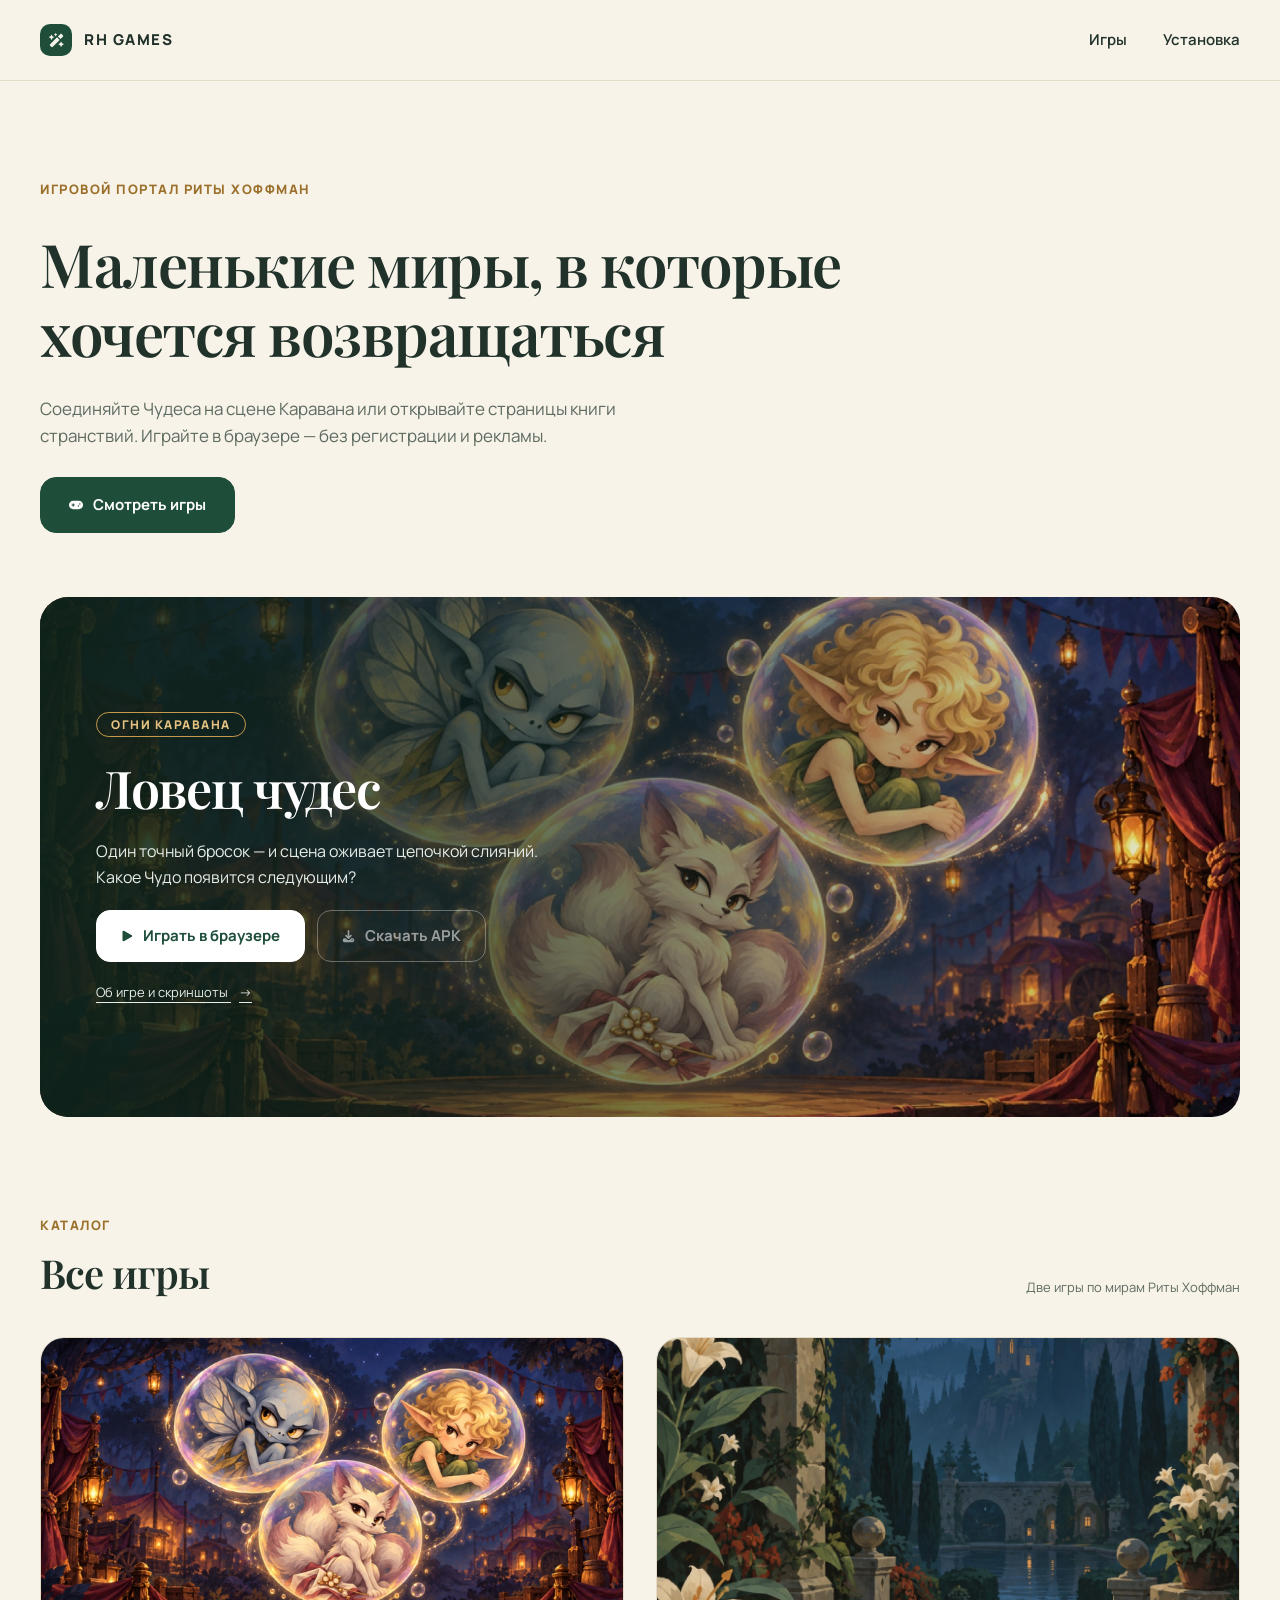
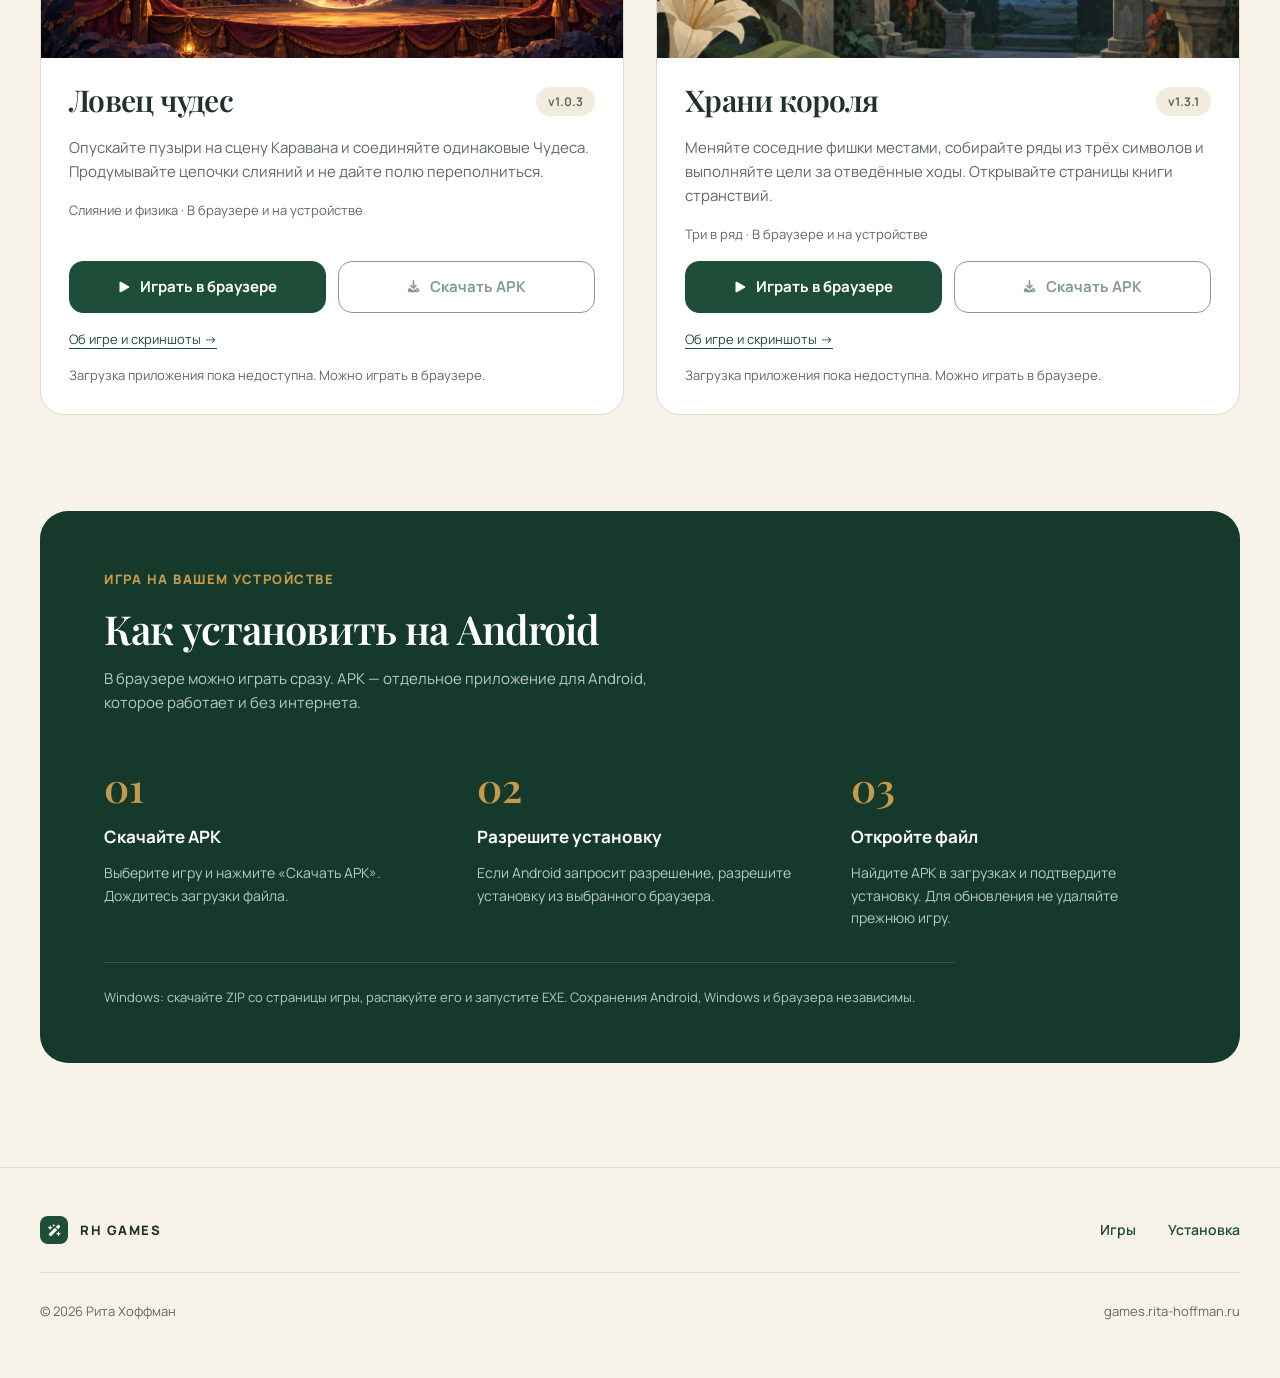
==== index.html @ ad9360f6 "Publish RH Games from 29d006db4afcd7cf86243db75a5ee8a8b026dd5f" ====
<!doctype html>
<html lang="ru" data-root="./">
<head>
<meta charset="utf-8"><meta name="viewport" content="width=device-width,initial-scale=1,viewport-fit=cover">
<meta name="theme-color" content="#1e4d3a"><meta name="description" content="Ловец чудес и Храни короля — игры по мирам Риты Хоффман. Играйте в браузере или скачивайте игру для своего устройства.">
<title>RH Games — миры Риты Хоффман</title>
<link rel="icon" href="assets/favicon.png"><link rel="apple-touch-icon" href="assets/favicon.png"><link rel="manifest" href="manifest.webmanifest"><link rel="stylesheet" href="assets/site.css?v=2d3f967ecbe2e12a">
</head>
<body>
<a class="skip" href="#main">К содержимому</a>
<header class="site-header"><nav class="container nav" aria-label="Основная навигация"><a class="brand" href="./" aria-label="RH Games — главная"><span class="brand-mark"><img src="assets/icons/brand.svg" alt=""></span>RH GAMES</a><div class="nav-links"><a href="#games">Игры</a><a href="#install">Установка</a></div></nav></header>
<main id="main">
<section class="hero container"><p class="eyebrow">ИГРОВОЙ ПОРТАЛ РИТЫ ХОФФМАН</p><h1>Маленькие миры,<br class="desktop-break"> в которые хочется возвращаться</h1><p class="hero-description">Соединяйте Чудеса на сцене Каравана или открывайте страницы книги странствий. Играйте в браузере — без регистрации и рекламы.</p><a class="button" href="#games"><img src="assets/icons/browse.svg" alt="">Смотреть игры</a></section>
<section class="featured container" aria-labelledby="featured-title">
<img class="featured-art" src="assets/games/lovec-cover.jpg" alt="Пикси, эллиллон и кицунэ в сияющих пузырях на сцене Каравана" fetchpriority="high" width="1024" height="576">
<div class="featured-content"><span class="featured-tag">ОГНИ КАРАВАНА</span><h2 id="featured-title">Ловец чудес</h2><p>Один точный бросок — и сцена оживает цепочкой слияний. Какое Чудо появится следующим?</p><div class="button-row"><a class="button button-white" href="lovec-suiko/?v=b23906afef1f32fadd5965798dff9485710ebccd&amp;ui=2d3f967ecbe2e12a" data-play="lovec-suiko"><img src="assets/icons/play-dark.svg" alt="">Играть в браузере</a><a class="button button-glass" data-download="lovec-suiko:android" aria-disabled="true" tabindex="-1"><img src="assets/icons/download-light.svg" alt=""><span>Скачать APK</span></a></div><a class="featured-more" href="lovec-suiko/about.html">Об игре и скриншоты <span aria-hidden="true">→</span></a></div>
</section>
<section id="games" class="catalog container" aria-labelledby="games-title"><div class="section-heading"><div><p class="eyebrow">КАТАЛОГ</p><h2 id="games-title">Все игры</h2></div><p class="meta">Две игры по мирам Риты Хоффман</p></div><div class="games-grid"><article class="card"><a class="art-link" href="lovec-suiko/about.html" aria-label="Об игре «Ловец чудес»"><img src="assets/games/lovec-cover.jpg" alt="Иллюстрация из игры «Ловец чудес»" width="584" height="320" loading="lazy"></a><div class="card-body"><div class="card-title"><h3><a href="lovec-suiko/about.html">Ловец чудес</a></h3><span class="chip" data-version="lovec-suiko">v1.0.3</span></div><p class="card-description">Опускайте пузыри на сцену Каравана и соединяйте одинаковые Чудеса. Продумывайте цепочки слияний и не дайте полю переполниться.</p><p class="meta">Слияние и физика · В браузере и на устройстве</p><div class="button-row"><a class="button" href="lovec-suiko/?v=b23906afef1f32fadd5965798dff9485710ebccd&amp;ui=2d3f967ecbe2e12a" data-play="lovec-suiko"><img src="assets/icons/play.svg" alt="">Играть в браузере</a><a class="button button-outline" data-download="lovec-suiko:android" aria-disabled="true" tabindex="-1"><img src="assets/icons/download.svg" alt=""><span>Скачать APK</span></a></div><a class="details-link" href="lovec-suiko/about.html">Об игре и скриншоты →</a><p class="meta" data-download-status="lovec-suiko" role="status">Проверяем доступность загрузок…</p></div></article><article class="card"><a class="art-link" href="hk-in-a-row/about.html" aria-label="Об игре «Храни короля»"><img src="assets/games/king-cover.jpg" alt="Иллюстрация из игры «Храни короля»" width="584" height="320" loading="lazy"></a><div class="card-body"><div class="card-title"><h3><a href="hk-in-a-row/about.html">Храни короля</a></h3><span class="chip" data-version="hk-in-a-row">v1.3.1</span></div><p class="card-description">Меняйте соседние фишки местами, собирайте ряды из трёх символов и выполняйте цели за отведённые ходы. Открывайте страницы книги странствий.</p><p class="meta">Три в ряд · В браузере и на устройстве</p><div class="button-row"><a class="button" href="hk-in-a-row/?v=0e272b2fa80519619a9fbb3d27a232afe19806a1&amp;ui=2d3f967ecbe2e12a" data-play="hk-in-a-row"><img src="assets/icons/play.svg" alt="">Играть в браузере</a><a class="button button-outline" data-download="hk-in-a-row:android" aria-disabled="true" tabindex="-1"><img src="assets/icons/download.svg" alt=""><span>Скачать APK</span></a></div><a class="details-link" href="hk-in-a-row/about.html">Об игре и скриншоты →</a><p class="meta" data-download-status="hk-in-a-row" role="status">Проверяем доступность загрузок…</p></div></article></div></section>
<section id="install" class="container install-wrap" aria-labelledby="install-title"><div class="install-panel"><p class="eyebrow">ИГРА НА ВАШЕМ УСТРОЙСТВЕ</p><h2 id="install-title">Как установить на Android</h2><p class="install-intro">В браузере можно играть сразу. APK — отдельное приложение для Android, которое работает и без интернета.</p>
<ol class="install-steps"><li><span class="step-number" aria-hidden="true">01</span><h3>Скачайте APK</h3><p>Выберите игру и нажмите «Скачать APK». Дождитесь загрузки файла.</p></li><li><span class="step-number" aria-hidden="true">02</span><h3>Разрешите установку</h3><p>Если Android запросит разрешение, разрешите установку из выбранного браузера.</p></li><li><span class="step-number" aria-hidden="true">03</span><h3>Откройте файл</h3><p>Найдите APK в загрузках и подтвердите установку. Для обновления не удаляйте прежнюю игру.</p></li></ol>
<p class="install-note">Windows: скачайте ZIP со страницы игры, распакуйте его и запустите EXE. Сохранения Android, Windows и браузера независимы.</p></div></section>
</main><footer class="site-footer"><div class="container footer-inner"><div class="footer-top"><a class="brand" href="./" aria-label="RH Games — главная"><span class="brand-mark"><img src="./assets/icons/brand-small.svg" alt=""></span>RH GAMES</a><nav class="footer-links" aria-label="Внизу страницы"><a href="./#games">Игры</a><a href="./#install">Установка</a></nav></div><div class="footer-bottom"><p>© 2026 Рита Хоффман</p><a href="https://games.rita-hoffman.ru">games.rita-hoffman.ru</a></div></div></footer>
<script src="assets/catalog.js?v=2d3f967ecbe2e12a" defer></script>
</body></html>
---- assets/site.css ----
@font-face{font-family:Manrope;src:url(fonts/Manrope.ttf) format("truetype");font-weight:200 800;font-display:swap}
@font-face{font-family:"Playfair Display";src:url(fonts/PlayfairDisplay.ttf) format("truetype");font-weight:400 900;font-display:swap}
:root{--page:#f7f3e9;--card:#fff;--ink:#21322b;--muted:#5e6b61;--green:#1e4d3a;--deep:#153a2b;--border:#e4dcc9;--gold:#c69a4b}
*{box-sizing:border-box}
html{scroll-behavior:smooth;scroll-padding-top:24px}
body{margin:0;background:var(--page);color:var(--ink);font:15px/1.6 Manrope,system-ui,sans-serif;padding:env(safe-area-inset-top) env(safe-area-inset-right) env(safe-area-inset-bottom) env(safe-area-inset-left)}
a{color:inherit;text-decoration:none}
button{font:inherit}
a,button{-webkit-tap-highlight-color:transparent}
a:focus-visible,button:focus-visible{outline:3px solid #9a722e;outline-offset:5px}
img{max-width:100%;display:block}
[hidden]{display:none!important}
.container{width:min(1200px,calc(100% - 80px));margin-inline:auto}
.site-header{border-bottom:1px solid var(--border)}
.nav{height:80px;display:flex;align-items:center;justify-content:space-between;gap:24px}
.brand{display:inline-flex;align-items:center;gap:12px;font-size:15px;letter-spacing:1.5px;font-weight:800;white-space:nowrap}
.brand-mark{display:grid;place-items:center;background:var(--green);width:32px;height:32px;border-radius:10px}
.nav-links{display:flex;gap:36px;font-weight:600}
.nav a:not(.brand):hover,.footer-links a:hover{text-decoration:underline;text-underline-offset:5px}
.skip{position:fixed;top:12px;left:20px;transform:translateY(-200%);z-index:10;background:var(--green);color:white;padding:12px 20px;border-radius:8px}
.skip:focus{transform:none}
.hero{padding-block:96px 64px}
.eyebrow{font-size:13px;line-height:24px;letter-spacing:1.5px;font-weight:800;color:#9b702b;margin:0 0 28px}
h1,h2{font-family:"Playfair Display",Georgia,serif;font-weight:600;letter-spacing:-.025em;margin:0;line-height:1.2}
.hero h1{max-width:860px;font-size:60px;line-height:1.15}
.desktop-break{display:none}
.hero-description{font-size:17px;line-height:1.6;color:var(--muted);max-width:620px;margin:28px 0}
.button{min-height:52px;padding:13px 24px;display:inline-flex;justify-content:center;align-items:center;gap:10px;background:var(--green);border:1.5px solid var(--green);border-radius:14px;font-size:15px;font-weight:700;color:white;text-align:center;line-height:24px;cursor:pointer;transition:background .15s,box-shadow .15s}
.hero>.button{min-height:56px;border-radius:16px;padding-inline:28px}
.button img{flex-shrink:0}
.button:hover{background:#2b624b;border-color:#2b624b;box-shadow:0 4px 14px #153a2b1a}
.button-outline{color:var(--green);background:transparent}
.button-outline:hover{color:var(--green);background:#e9ecdf;border-color:var(--green)}
.button-white{background:white;border-color:white;color:var(--green)}
.button-white:hover{background:#f0eadc;border-color:#f0eadc}
.button-glass{background:transparent;border-color:#ffffff99;color:white}
.button-glass:hover{background:#ffffff18;border-color:white}
[aria-disabled=true]{cursor:default;opacity:.55;pointer-events:none}
.button-row{display:flex;gap:12px;flex-wrap:wrap}
.featured{position:relative;min-height:520px;border-radius:28px;overflow:hidden;color:white;isolation:isolate}
.featured-art{position:absolute;inset:0;width:100%;height:100%;object-fit:cover;z-index:-2}
.featured:after{content:"";position:absolute;inset:0;background:linear-gradient(90deg,#0e241bed 0%,#0e241b99 46%,#0e241b08 100%);z-index:-1}
.featured-content{padding:64px 56px;max-width:640px;min-height:520px;display:flex;flex-direction:column;justify-content:center;align-items:flex-start;gap:20px}
.featured-tag{padding:2px 14px;border:1px solid var(--gold);border-radius:999px;font-size:12px;letter-spacing:1.5px;font-weight:800;color:#e7c381}
.featured h2{font-size:52px}
.featured-content>p{max-width:460px;color:#e6ede8;font-size:16px;margin:0}
.featured-more{font-size:13px;color:#e6ede8;text-decoration:underline;text-underline-offset:5px}
.featured-more span{margin-left:8px}
.catalog{padding-block:96px}
.section-heading{display:flex;justify-content:space-between;align-items:flex-end;gap:20px;margin-bottom:40px}
.section-heading .eyebrow{margin:0 0 12px}
h2{font-size:40px}
.meta{font-size:13px;color:var(--muted)}
.section-heading>.meta{margin:0}
.games-grid{display:grid;grid-template-columns:repeat(2,minmax(0,1fr));gap:32px}
.card{background:white;border:1px solid var(--border);border-radius:24px;overflow:hidden;min-width:0;display:flex;flex-direction:column}
.art-link{display:block;overflow:hidden;background:var(--deep)}
.art-link img{width:100%;height:320px;object-fit:cover;transition:transform .3s}
.art-link:hover img{transform:scale(1.025)}
.card-body{padding:24px 28px 28px;display:flex;flex:1;flex-direction:column;gap:16px}
.card-title{display:flex;justify-content:space-between;align-items:center;gap:12px}
.card h3{font:600 30px/1.25 "Playfair Display",Georgia,serif;letter-spacing:-.025em;margin:0}
.card h3 a:hover{text-decoration:underline;text-decoration-thickness:1px;text-underline-offset:5px}
.chip{display:inline-flex;align-items:center;white-space:nowrap;border-radius:999px;background:#f1ecdd;color:var(--muted);font-size:12px;font-weight:700;padding:5px 12px}
.chip-outline{background:transparent;border:1px solid var(--border)}
.card-description{color:var(--muted);font-size:15px;line-height:1.6;margin:0}
.card-body>.meta{margin:0}
.card .button-row{margin-top:auto}
.card .button-row>.button{flex:1;padding-inline:14px;white-space:nowrap}
.card .details-link{font-size:13px;color:var(--green);text-decoration:underline;text-underline-offset:4px}
.install-wrap{padding-bottom:104px}
.install-panel{padding:56px 64px;border-radius:28px;background:var(--deep);color:white}
.install-panel .eyebrow{color:var(--gold);margin:0 0 14px}
.install-intro{color:#b9c9bf;max-width:580px;margin:14px 0 0}
.install-steps{list-style:none;margin:48px 0 0;padding:0;display:grid;grid-template-columns:repeat(3,minmax(0,1fr));gap:48px}
.step-number{font:600 40px/1.2 "Playfair Display",Georgia,serif;color:var(--gold)}
.install-steps h3{font-size:17px;margin:12px 0}
.install-steps p{font-size:14px;line-height:1.6;color:#b9c9bf;margin:0}
.install-note{font-size:13px;color:#b9c9bf;border-top:1px solid #b9c9bf35;margin:32px 0 0;padding-top:24px;max-width:850px}
.site-footer{border-top:1px solid var(--border)}
.footer-inner{padding-block:48px 56px}
.footer-top,.footer-bottom{display:flex;align-items:center;justify-content:space-between;gap:24px}
.footer-top{padding-bottom:28px;border-bottom:1px solid var(--border)}
.footer-top .brand{font-size:13px}
.footer-top .brand-mark{width:28px;height:28px;border-radius:8px}
.footer-links{display:flex;gap:32px;color:var(--green);font-size:14px;font-weight:600}
.footer-bottom{padding-top:28px;font-size:13px;color:var(--muted)}
.footer-bottom p{margin:0}
.back-link{display:inline-flex;align-items:center;gap:10px;color:var(--green);font-weight:700}
.detail{padding-block:72px 96px;display:flex;flex-direction:column;gap:64px}
.game-header{display:grid;grid-template-columns:minmax(0,1fr) 440px;gap:72px;align-items:center}
.game-intro{min-width:0}
.chips{display:flex;gap:10px;margin-bottom:24px}
.game-header h1{font-size:64px}
.game-subtitle{font:500 22px/1.4 "Playfair Display",Georgia,serif;color:var(--muted);margin:8px 0 20px}
.game-description{max-width:560px;font-size:17px;color:var(--muted);margin:0 0 24px}
.game-cover{width:440px;height:320px;object-fit:cover;border-radius:24px;box-shadow:0 20px 48px #1e3a2b29}
.windows-download{display:inline-block;margin-top:16px;font-size:14px;color:var(--green);text-decoration:underline;text-underline-offset:4px}
.download-status{margin:8px 0 0;min-height:21px}
.game-meta{display:grid;grid-template-columns:repeat(4,minmax(0,1fr));gap:24px;background:white;border:1px solid var(--border);border-radius:20px;padding:28px 40px;margin:0}
dt{font-size:13px;color:var(--muted);margin-bottom:8px}
dd{font-size:15px;font-weight:700;margin:0}
.detail h2{font-size:32px}
.screenshots .section-heading{margin-bottom:28px}
.shots-row{display:grid;grid-template-columns:repeat(3,minmax(0,1fr));gap:24px}
.shot{padding:0;border:1px solid var(--border);background:#172c25;border-radius:20px;overflow:hidden;cursor:zoom-in;height:288px;display:block}
.shot img{width:100%;height:100%;object-fit:contain}
.gallery-hint{margin:12px 0 0}
.about-grid{display:grid;grid-template-columns:minmax(0,1fr) 380px;gap:72px;align-items:start}
.about-grid p{font-size:16px;line-height:1.75;color:var(--muted);margin:20px 0 0}
.features{background:var(--deep);border-radius:24px;padding:32px;color:white}
.features h3{font:600 24px/1.3 "Playfair Display",Georgia,serif;margin:0 0 24px}
.features ul{list-style:none;margin:0;padding:0;display:flex;flex-direction:column;gap:18px;font-size:14px;color:#e6ede8}
.features li{display:flex;align-items:center;gap:12px}
.other-game>h2{margin-bottom:28px}
.other-game .card{display:grid;grid-template-columns:360px minmax(0,1fr)}
.other-game .art-link{position:relative;min-height:280px}
.other-game .art-link img{position:absolute;inset:0;width:100%;height:100%;min-height:0}
.other-game .card-body{padding:32px 40px}
.other-game .button-row{justify-content:flex-start}
.other-game .button{flex:initial}
.gallery-dialog{padding:50px 16px 16px;border:1px solid var(--border);border-radius:16px;background:var(--page);max-width:calc(100vw - 32px);max-height:calc(100dvh - 32px)}
.gallery-dialog::backdrop{background:#08170edf}
.gallery-dialog>img{max-height:calc(100dvh - 116px);max-width:calc(100vw - 68px);width:auto;height:auto;margin:auto}
.gallery-close{position:absolute;right:16px;top:8px;min-height:36px;background:transparent;color:var(--green);border:0;cursor:pointer;font-weight:700}
@media(max-width:1100px){
.card .button-row{flex-direction:column}.game-header{grid-template-columns:minmax(0,1fr) 36%;gap:40px}.game-cover{width:100%}.game-header h1{font-size:48px}.about-grid{gap:40px;grid-template-columns:minmax(0,1fr) 32%}.other-game .card{grid-template-columns:32% minmax(0,1fr)}.card h3{font-size:27px}.install-panel{padding:48px 40px}.install-steps{gap:28px}
}
@media(max-width:700px){
.container{width:calc(100% - 40px)}.nav{height:64px;gap:16px}.brand{font-size:13px;gap:10px}.brand-mark{height:28px;width:28px;border-radius:8px}.nav-links{gap:20px;font-size:12px}.hero{padding-block:40px}.hero .eyebrow{font-size:11px;margin-bottom:20px;letter-spacing:1.2px}.hero h1{font-size:36px;line-height:1.2}.hero-description{font-size:15px;margin:20px 0}.hero>.button{width:100%;min-height:52px;border-radius:14px}
.featured{min-height:420px;border-radius:20px}.featured-content{padding:180px 20px 20px;min-height:420px;justify-content:flex-end;gap:12px}.featured:after{background:linear-gradient(0deg,#0e241bf5 0%,#0e241b99 62%,#0e241b00 100%)}.featured-art{object-position:60% center}.featured h2{font-size:30px}.featured-tag{font-size:10px}.featured-content>p{display:none}.featured .button-row{width:100%;flex-direction:column;gap:10px}.featured .button{min-height:48px;font-size:14px;border-radius:12px;padding-block:10px}.featured-more{font-size:12px}
.catalog{padding-block:48px}.section-heading{gap:16px;margin-bottom:24px}.section-heading .eyebrow{display:none}h2{font-size:28px}.catalog .section-heading>.meta{max-width:125px;text-align:right;font-size:11px}.games-grid{grid-template-columns:1fr;gap:24px}.card{border-radius:20px}.art-link img{height:190px}.card-body{padding:20px;gap:12px}.card h3{font-size:24px}.card-description{font-size:14px}.chip{font-size:11px;padding:4px 10px}.card .button-row{gap:10px}.card .button{min-height:48px;font-size:14px;border-radius:12px;padding-block:10px}.meta{font-size:12px}
.install-wrap{padding-bottom:56px}.install-panel{padding:32px 24px;border-radius:20px}.install-panel .eyebrow{font-size:10px;letter-spacing:1px}.install-panel h2{font-size:26px}.install-intro{font-size:13px}.install-steps{grid-template-columns:1fr;gap:24px;margin-top:28px}.install-note{font-size:12px}
.footer-inner{padding-block:32px 40px}.footer-top,.footer-bottom{align-items:flex-start;flex-direction:column;gap:20px}.footer-links{font-size:13px;gap:24px}.footer-bottom{font-size:12px}
.detail{padding-block:40px 56px;gap:40px}.game-header{display:flex;flex-direction:column;align-items:stretch;gap:28px}.game-header h1{font-size:40px}.game-subtitle{font-size:20px}.game-description{font-size:15px}.game-header .button-row{flex-direction:column}.game-cover{width:100%;height:230px;border-radius:20px}.game-meta{grid-template-columns:repeat(2,minmax(0,1fr));padding:24px;gap:24px 16px}.detail h2{font-size:28px}.screenshots .section-heading{align-items:flex-start;flex-direction:column;gap:8px}.shots-row{gap:12px;overflow-x:auto;grid-template-columns:repeat(3,75%);padding-bottom:8px;scroll-snap-type:x mandatory}.shot{height:300px;scroll-snap-align:start}.about-grid{grid-template-columns:1fr;gap:28px}.about-grid p{font-size:15px}.features{padding:28px}.other-game .card{display:flex}.other-game .art-link{height:190px;min-height:190px}.other-game .card-body{padding:20px}
}
@media(prefers-reduced-motion:reduce){html{scroll-behavior:auto}*,*:before,*:after{transition:none!important}}
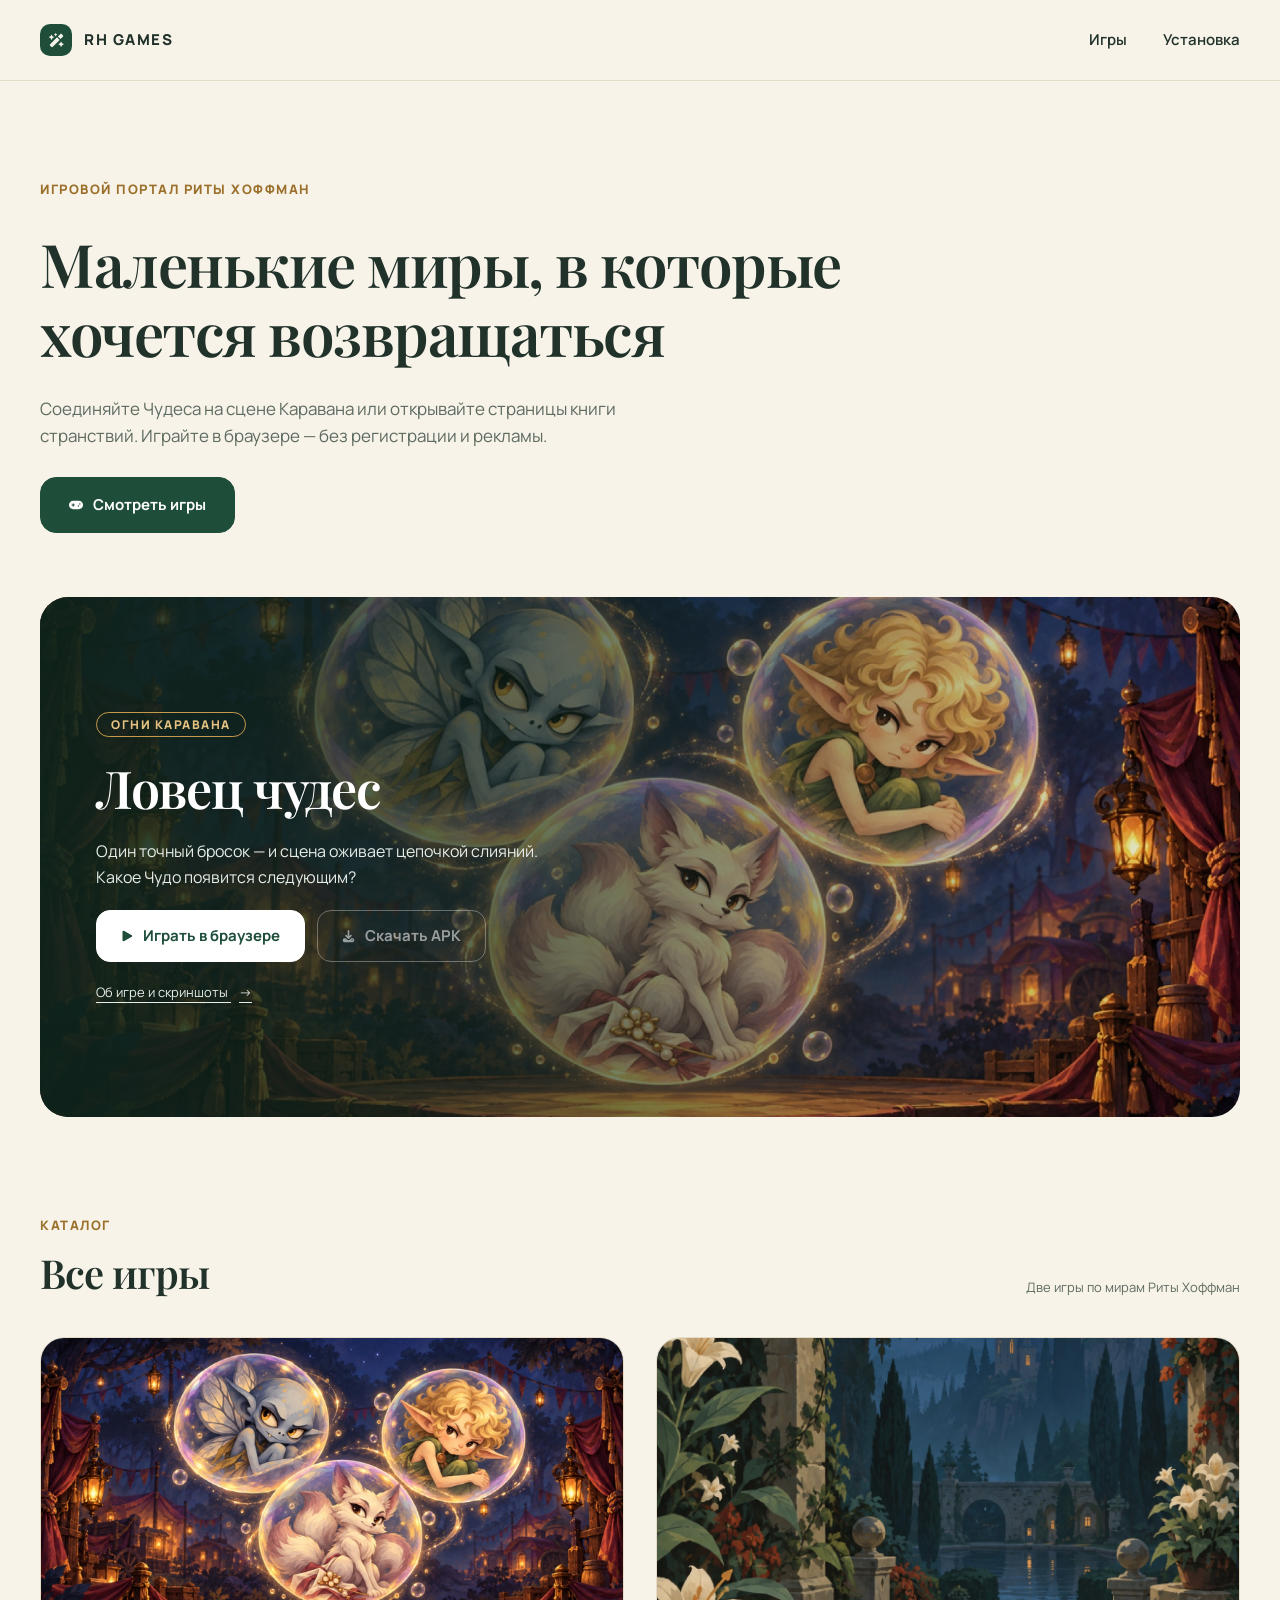
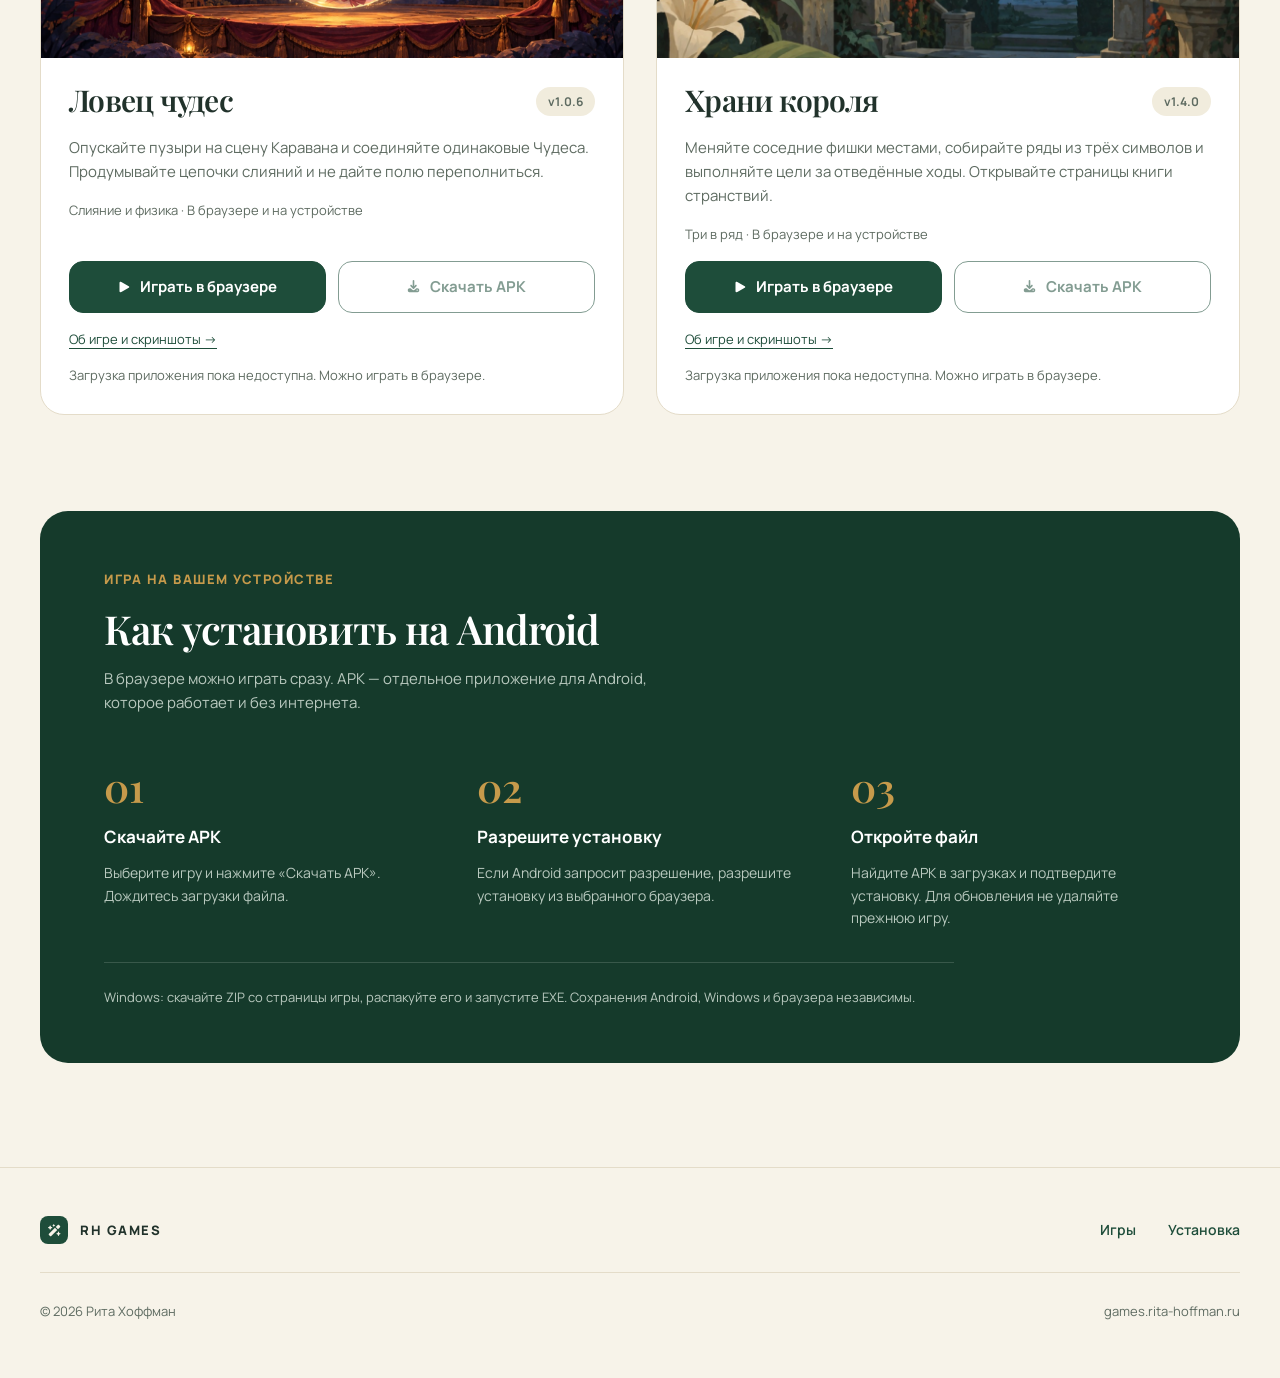
==== commit fcb51645: "Publish RH Games from 000b7078ce5c77d8aa0a394eac71284b8ede4390" ====
--- a/index.html
+++ b/index.html
@@ -13,9 +13,9 @@
 <section class="hero container"><p class="eyebrow">ИГРОВОЙ ПОРТАЛ РИТЫ ХОФФМАН</p><h1>Маленькие миры,<br class="desktop-break"> в которые хочется возвращаться</h1><p class="hero-description">Соединяйте Чудеса на сцене Каравана или открывайте страницы книги странствий. Играйте в браузере — без регистрации и рекламы.</p><a class="button" href="#games"><img src="assets/icons/browse.svg" alt="">Смотреть игры</a></section>
 <section class="featured container" aria-labelledby="featured-title">
 <img class="featured-art" src="assets/games/lovec-cover.jpg" alt="Пикси, эллиллон и кицунэ в сияющих пузырях на сцене Каравана" fetchpriority="high" width="1024" height="576">
-<div class="featured-content"><span class="featured-tag">ОГНИ КАРАВАНА</span><h2 id="featured-title">Ловец чудес</h2><p>Один точный бросок — и сцена оживает цепочкой слияний. Какое Чудо появится следующим?</p><div class="button-row"><a class="button button-white" href="lovec-suiko/?v=b23906afef1f32fadd5965798dff9485710ebccd&amp;ui=2d3f967ecbe2e12a" data-play="lovec-suiko"><img src="assets/icons/play-dark.svg" alt="">Играть в браузере</a><a class="button button-glass" data-download="lovec-suiko:android" aria-disabled="true" tabindex="-1"><img src="assets/icons/download-light.svg" alt=""><span>Скачать APK</span></a></div><a class="featured-more" href="lovec-suiko/about.html">Об игре и скриншоты <span aria-hidden="true">→</span></a></div>
+<div class="featured-content"><span class="featured-tag">ОГНИ КАРАВАНА</span><h2 id="featured-title">Ловец чудес</h2><p>Один точный бросок — и сцена оживает цепочкой слияний. Какое Чудо появится следующим?</p><div class="button-row"><a class="button button-white" href="lovec-suiko/?v=1b7c7f5beb66a22779110c0ac13be66551b1f0cc&amp;ui=2d3f967ecbe2e12a" data-play="lovec-suiko"><img src="assets/icons/play-dark.svg" alt="">Играть в браузере</a><a class="button button-glass" data-download="lovec-suiko:android" aria-disabled="true" tabindex="-1"><img src="assets/icons/download-light.svg" alt=""><span>Скачать APK</span></a></div><a class="featured-more" href="lovec-suiko/about.html">Об игре и скриншоты <span aria-hidden="true">→</span></a></div>
 </section>
-<section id="games" class="catalog container" aria-labelledby="games-title"><div class="section-heading"><div><p class="eyebrow">КАТАЛОГ</p><h2 id="games-title">Все игры</h2></div><p class="meta">Две игры по мирам Риты Хоффман</p></div><div class="games-grid"><article class="card"><a class="art-link" href="lovec-suiko/about.html" aria-label="Об игре «Ловец чудес»"><img src="assets/games/lovec-cover.jpg" alt="Иллюстрация из игры «Ловец чудес»" width="584" height="320" loading="lazy"></a><div class="card-body"><div class="card-title"><h3><a href="lovec-suiko/about.html">Ловец чудес</a></h3><span class="chip" data-version="lovec-suiko">v1.0.3</span></div><p class="card-description">Опускайте пузыри на сцену Каравана и соединяйте одинаковые Чудеса. Продумывайте цепочки слияний и не дайте полю переполниться.</p><p class="meta">Слияние и физика · В браузере и на устройстве</p><div class="button-row"><a class="button" href="lovec-suiko/?v=b23906afef1f32fadd5965798dff9485710ebccd&amp;ui=2d3f967ecbe2e12a" data-play="lovec-suiko"><img src="assets/icons/play.svg" alt="">Играть в браузере</a><a class="button button-outline" data-download="lovec-suiko:android" aria-disabled="true" tabindex="-1"><img src="assets/icons/download.svg" alt=""><span>Скачать APK</span></a></div><a class="details-link" href="lovec-suiko/about.html">Об игре и скриншоты →</a><p class="meta" data-download-status="lovec-suiko" role="status">Проверяем доступность загрузок…</p></div></article><article class="card"><a class="art-link" href="hk-in-a-row/about.html" aria-label="Об игре «Храни короля»"><img src="assets/games/king-cover.jpg" alt="Иллюстрация из игры «Храни короля»" width="584" height="320" loading="lazy"></a><div class="card-body"><div class="card-title"><h3><a href="hk-in-a-row/about.html">Храни короля</a></h3><span class="chip" data-version="hk-in-a-row">v1.3.1</span></div><p class="card-description">Меняйте соседние фишки местами, собирайте ряды из трёх символов и выполняйте цели за отведённые ходы. Открывайте страницы книги странствий.</p><p class="meta">Три в ряд · В браузере и на устройстве</p><div class="button-row"><a class="button" href="hk-in-a-row/?v=0e272b2fa80519619a9fbb3d27a232afe19806a1&amp;ui=2d3f967ecbe2e12a" data-play="hk-in-a-row"><img src="assets/icons/play.svg" alt="">Играть в браузере</a><a class="button button-outline" data-download="hk-in-a-row:android" aria-disabled="true" tabindex="-1"><img src="assets/icons/download.svg" alt=""><span>Скачать APK</span></a></div><a class="details-link" href="hk-in-a-row/about.html">Об игре и скриншоты →</a><p class="meta" data-download-status="hk-in-a-row" role="status">Проверяем доступность загрузок…</p></div></article></div></section>
+<section id="games" class="catalog container" aria-labelledby="games-title"><div class="section-heading"><div><p class="eyebrow">КАТАЛОГ</p><h2 id="games-title">Все игры</h2></div><p class="meta">Две игры по мирам Риты Хоффман</p></div><div class="games-grid"><article class="card"><a class="art-link" href="lovec-suiko/about.html" aria-label="Об игре «Ловец чудес»"><img src="assets/games/lovec-cover.jpg" alt="Иллюстрация из игры «Ловец чудес»" width="584" height="320" loading="lazy"></a><div class="card-body"><div class="card-title"><h3><a href="lovec-suiko/about.html">Ловец чудес</a></h3><span class="chip" data-version="lovec-suiko">v1.0.6</span></div><p class="card-description">Опускайте пузыри на сцену Каравана и соединяйте одинаковые Чудеса. Продумывайте цепочки слияний и не дайте полю переполниться.</p><p class="meta">Слияние и физика · В браузере и на устройстве</p><div class="button-row"><a class="button" href="lovec-suiko/?v=1b7c7f5beb66a22779110c0ac13be66551b1f0cc&amp;ui=2d3f967ecbe2e12a" data-play="lovec-suiko"><img src="assets/icons/play.svg" alt="">Играть в браузере</a><a class="button button-outline" data-download="lovec-suiko:android" aria-disabled="true" tabindex="-1"><img src="assets/icons/download.svg" alt=""><span>Скачать APK</span></a></div><a class="details-link" href="lovec-suiko/about.html">Об игре и скриншоты →</a><p class="meta" data-download-status="lovec-suiko" role="status">Проверяем доступность загрузок…</p></div></article><article class="card"><a class="art-link" href="hk-in-a-row/about.html" aria-label="Об игре «Храни короля»"><img src="assets/games/king-cover.jpg" alt="Иллюстрация из игры «Храни короля»" width="584" height="320" loading="lazy"></a><div class="card-body"><div class="card-title"><h3><a href="hk-in-a-row/about.html">Храни короля</a></h3><span class="chip" data-version="hk-in-a-row">v1.4.0</span></div><p class="card-description">Меняйте соседние фишки местами, собирайте ряды из трёх символов и выполняйте цели за отведённые ходы. Открывайте страницы книги странствий.</p><p class="meta">Три в ряд · В браузере и на устройстве</p><div class="button-row"><a class="button" href="hk-in-a-row/?v=25fc952868fa0573868e4c0896c432e9bc2a8aa0&amp;ui=2d3f967ecbe2e12a" data-play="hk-in-a-row"><img src="assets/icons/play.svg" alt="">Играть в браузере</a><a class="button button-outline" data-download="hk-in-a-row:android" aria-disabled="true" tabindex="-1"><img src="assets/icons/download.svg" alt=""><span>Скачать APK</span></a></div><a class="details-link" href="hk-in-a-row/about.html">Об игре и скриншоты →</a><p class="meta" data-download-status="hk-in-a-row" role="status">Проверяем доступность загрузок…</p></div></article></div></section>
 <section id="install" class="container install-wrap" aria-labelledby="install-title"><div class="install-panel"><p class="eyebrow">ИГРА НА ВАШЕМ УСТРОЙСТВЕ</p><h2 id="install-title">Как установить на Android</h2><p class="install-intro">В браузере можно играть сразу. APK — отдельное приложение для Android, которое работает и без интернета.</p>
 <ol class="install-steps"><li><span class="step-number" aria-hidden="true">01</span><h3>Скачайте APK</h3><p>Выберите игру и нажмите «Скачать APK». Дождитесь загрузки файла.</p></li><li><span class="step-number" aria-hidden="true">02</span><h3>Разрешите установку</h3><p>Если Android запросит разрешение, разрешите установку из выбранного браузера.</p></li><li><span class="step-number" aria-hidden="true">03</span><h3>Откройте файл</h3><p>Найдите APK в загрузках и подтвердите установку. Для обновления не удаляйте прежнюю игру.</p></li></ol>
 <p class="install-note">Windows: скачайте ZIP со страницы игры, распакуйте его и запустите EXE. Сохранения Android, Windows и браузера независимы.</p></div></section>
